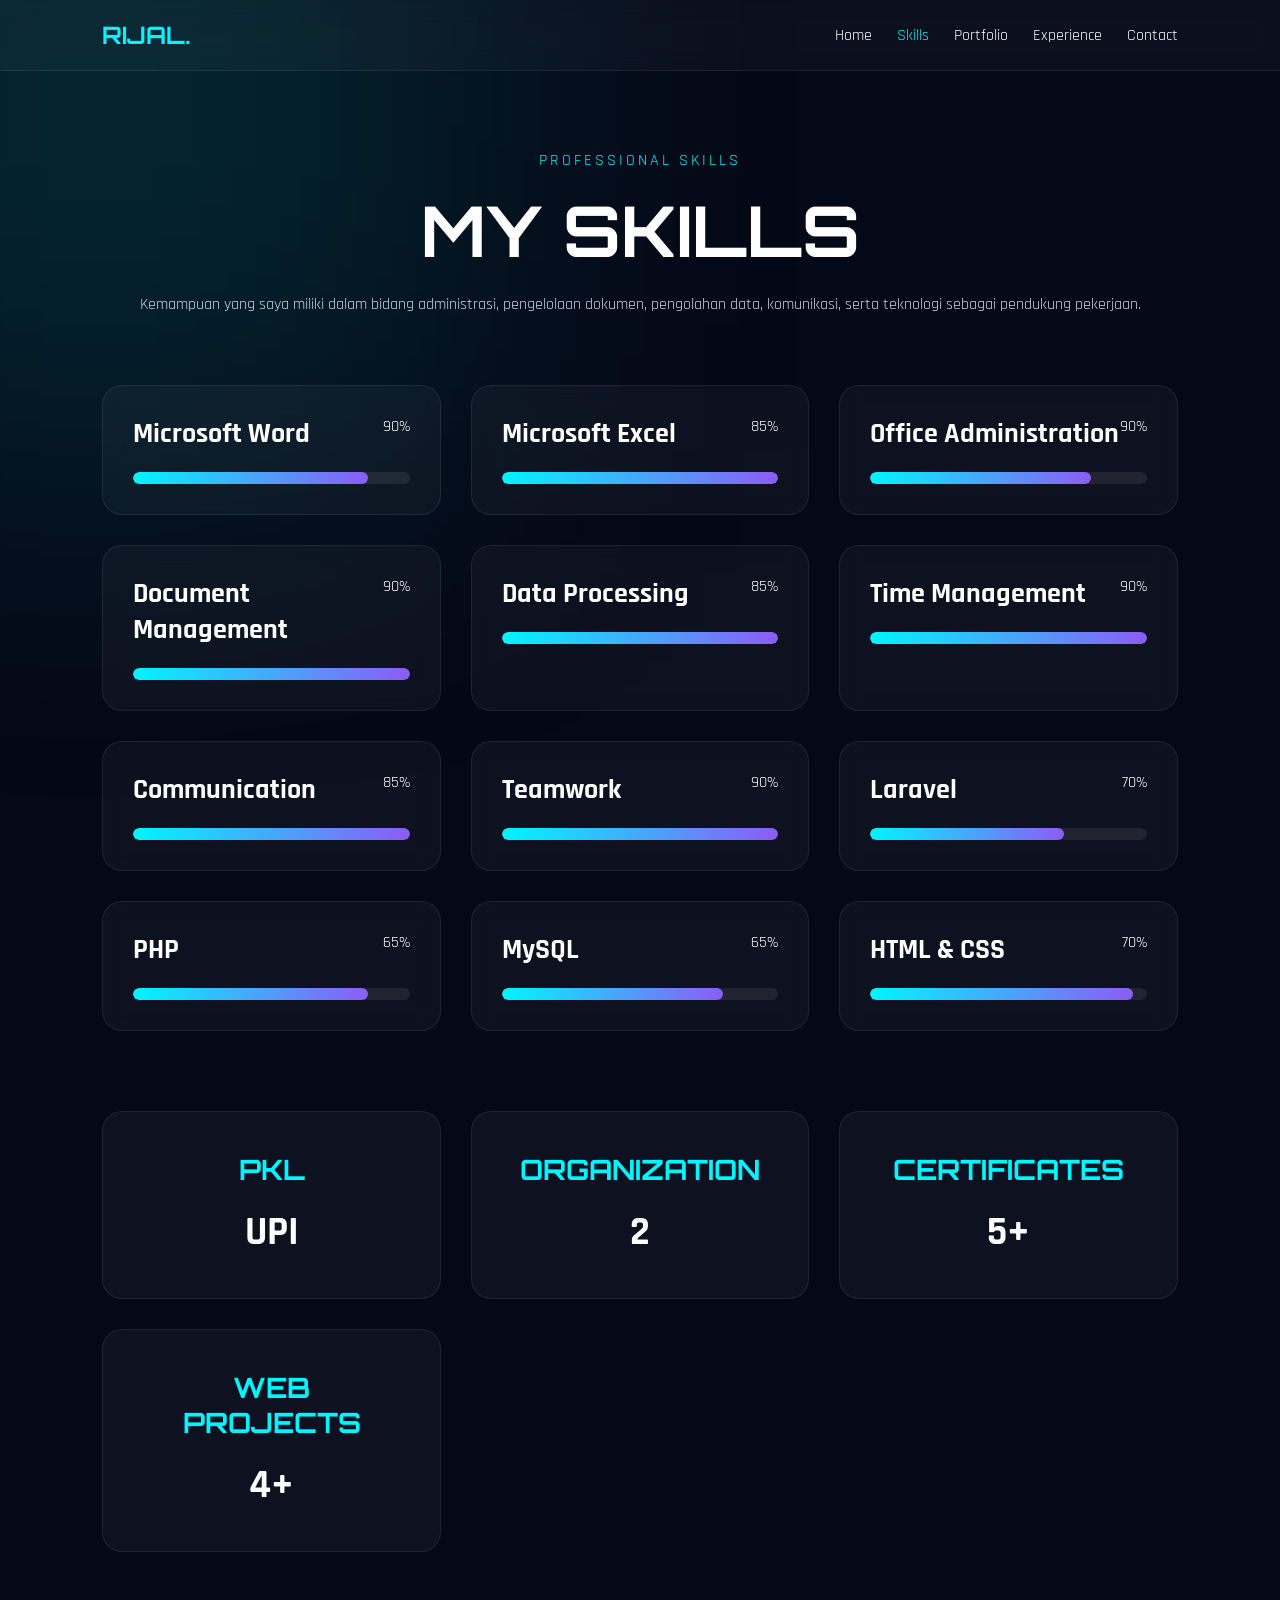
==== skills.html @ e2e269ad "portofolio web" ====
<!DOCTYPE html>
<html lang="id">
<head>
    <meta charset="UTF-8">
    <meta name="viewport" content="width=device-width, initial-scale=1.0">

    <title>Skills | Rijal Abdul Rojak</title>

    <link rel="preconnect" href="https://fonts.googleapis.com">
    <link rel="preconnect" href="https://fonts.gstatic.com" crossorigin>

    <link href="https://fonts.googleapis.com/css2?family=Orbitron:wght@400;600;700&family=Rajdhani:wght@400;500;700&display=swap" rel="stylesheet">

    <link rel="stylesheet" href="css/skills.css">
</head>
<body>

<div class="background-glow"></div>

<header class="navbar">

    <div class="logo">RIJAL.</div>

    <nav>
        <ul>
            <li><a href="index.html">Home</a></li>
            <li><a href="skills.html" class="active-nav">Skills</a></li>
            <li><a href="projects.html">Portfolio</a></li>
            <li><a href="experience.html">Experience</a></li>
            <li><a href="contact.html">Contact</a></li>
        </ul>
    </nav>

</header>

<section class="skills-section">

    <div class="skills-title">

        <p class="small-title">
            PROFESSIONAL SKILLS
        </p>

        <h1>MY SKILLS</h1>

        <p class="description">
            Kemampuan yang saya miliki dalam bidang
            administrasi, pengelolaan dokumen,
            pengolahan data, komunikasi,
            serta teknologi sebagai pendukung pekerjaan.
        </p>

    </div>

    <div class="skills-container">

        <!-- Microsoft Word -->
        <div class="skill-card">
            <div class="skill-header">
                <h2>Microsoft Word</h2>
                <span>90%</span>
            </div>

            <div class="progress-bar">
                <div class="progress office"></div>
            </div>
        </div>

        <!-- Excel -->
        <div class="skill-card">
            <div class="skill-header">
                <h2>Microsoft Excel</h2>
                <span>85%</span>
            </div>

            <div class="progress-bar">
                <div class="progress excel"></div>
            </div>
        </div>

        <!-- Administrasi -->
        <div class="skill-card">
            <div class="skill-header">
                <h2>Office Administration</h2>
                <span>90%</span>
            </div>

            <div class="progress-bar">
                <div class="progress admin"></div>
            </div>
        </div>

        <!-- Arsip -->
        <div class="skill-card">
            <div class="skill-header">
                <h2>Document Management</h2>
                <span>90%</span>
            </div>

            <div class="progress-bar">
                <div class="progress document"></div>
            </div>
        </div>

        <!-- Data -->
        <div class="skill-card">
            <div class="skill-header">
                <h2>Data Processing</h2>
                <span>85%</span>
            </div>

            <div class="progress-bar">
                <div class="progress data"></div>
            </div>
        </div>

        <!-- Time -->
        <div class="skill-card">
            <div class="skill-header">
                <h2>Time Management</h2>
                <span>90%</span>
            </div>

            <div class="progress-bar">
                <div class="progress time"></div>
            </div>
        </div>

        <!-- Komunikasi -->
        <div class="skill-card">
            <div class="skill-header">
                <h2>Communication</h2>
                <span>85%</span>
            </div>

            <div class="progress-bar">
                <div class="progress communication"></div>
            </div>
        </div>

        <!-- Teamwork -->
        <div class="skill-card">
            <div class="skill-header">
                <h2>Teamwork</h2>
                <span>90%</span>
            </div>

            <div class="progress-bar">
                <div class="progress teamwork"></div>
            </div>
        </div>

        <!-- Laravel -->
        <div class="skill-card">
            <div class="skill-header">
                <h2>Laravel</h2>
                <span>70%</span>
            </div>

            <div class="progress-bar">
                <div class="progress laravel"></div>
            </div>
        </div>

        <!-- PHP -->
        <div class="skill-card">
            <div class="skill-header">
                <h2>PHP</h2>
                <span>65%</span>
            </div>

            <div class="progress-bar">
                <div class="progress php"></div>
            </div>
        </div>

        <!-- MySQL -->
        <div class="skill-card">
            <div class="skill-header">
                <h2>MySQL</h2>
                <span>65%</span>
            </div>

            <div class="progress-bar">
                <div class="progress mysql"></div>
            </div>
        </div>

        <!-- HTML/CSS -->
        <div class="skill-card">
            <div class="skill-header">
                <h2>HTML & CSS</h2>
                <span>70%</span>
            </div>

            <div class="progress-bar">
                <div class="progress html"></div>
            </div>
        </div>

    </div>

</section>

<section class="stats-section">

    <div class="stats-card">
        <h2>PKL</h2>
        <p>UPI</p>
    </div>

    <div class="stats-card">
        <h2>ORGANIZATION</h2>
        <p>2</p>
    </div>

    <div class="stats-card">
        <h2>CERTIFICATES</h2>
        <p>5+</p>
    </div>

    <div class="stats-card">
        <h2>WEB PROJECTS</h2>
        <p>4+</p>
    </div>

</section>

</body>
</html>
---- css/skills.css ----
*{
  margin: 0;
  padding: 0;
  box-sizing: border-box;
}

body{
  background: #050816;
  color: white;
  font-family: 'Rajdhani', sans-serif;
  overflow-x: hidden;
}

/* Glow */
.background-glow{
  position: fixed;

  width: 700px;
  height: 700px;

  background: rgba(0,255,255,0.12);

  filter: blur(150px);

  top: -250px;
  left: -250px;

  z-index: -1;
}

/* Navbar */
.navbar{
  width: 100%;
  padding: 20px 8%;

  display: flex;
  justify-content: space-between;
  align-items: center;

  position: fixed;

  backdrop-filter: blur(12px);

  background: rgba(255,255,255,0.03);

  border-bottom: 1px solid rgba(255,255,255,0.08);
}

.logo{
  font-size: 24px;
  font-family: 'Orbitron', sans-serif;
  font-weight: bold;

  color: #00F5FF;
}

nav ul{
  display: flex;
  gap: 25px;
  list-style: none;
}

nav a{
  text-decoration: none;
  color: white;
  transition: 0.3s;
}

nav a:hover,
.active-nav{
  color: #00F5FF;
}

/* Skills */
.skills-section{
  padding: 150px 8% 80px;
}

.skills-title{
  text-align: center;
  margin-bottom: 70px;
}

.small-title{
  color: #00F5FF;
  letter-spacing: 3px;
  margin-bottom: 15px;
}

.skills-title h1{
  font-size: 70px;
  font-family: 'Orbitron', sans-serif;
}

.description{
  margin-top: 20px;
  color: #cbd5e1;
}

/* Skill Container */
.skills-container{
  display: grid;
  grid-template-columns: repeat(auto-fit,minmax(300px,1fr));
  gap: 30px;
}

/* Card */
.skill-card{
  padding: 30px;

  border-radius: 20px;

  background: rgba(255,255,255,0.04);

  border: 1px solid rgba(255,255,255,0.08);

  backdrop-filter: blur(12px);

  transition: 0.3s;
}

.skill-card:hover{
  transform: translateY(-10px);

  border-color: #00F5FF;

  box-shadow: 0 0 20px rgba(0,255,255,0.15);
}

.skill-header{
  display: flex;
  justify-content: space-between;

  margin-bottom: 20px;
}

.skill-header h2{
  font-size: 28px;
}

/* Progress */
.progress-bar{
  width: 100%;
  height: 12px;

  background: rgba(255,255,255,0.08);

  border-radius: 20px;

  overflow: hidden;
}

.progress{
  height: 100%;

  background: linear-gradient(
    90deg,
    #00F5FF,
    #8B5CF6
  );

  border-radius: 20px;
}

/* Width */
.html{
  width: 95%;
}

.css{
  width: 90%;
}

.js{
  width: 75%;
}

.php{
  width: 85%;
}

.mysql{
  width: 80%;
}

.laravel{
  width: 70%;
}

/* Stats */
.stats-section{
  padding: 0 8% 100px;

  display: grid;
  grid-template-columns: repeat(auto-fit,minmax(250px,1fr));

  gap: 30px;
}

.stats-card{
  padding: 40px;

  text-align: center;

  border-radius: 20px;

  background: rgba(255,255,255,0.04);

  border: 1px solid rgba(255,255,255,0.08);

  transition: 0.3s;
}

.stats-card:hover{
  transform: scale(1.03);

  border-color: #00F5FF;

  box-shadow: 0 0 20px rgba(0,255,255,0.15);
}

.stats-card h2{
  font-size: 28px;
  margin-bottom: 20px;

  color: #00F5FF;

  font-family: 'Orbitron', sans-serif;
}

.stats-card p{
  font-size: 40px;
  font-weight: bold;
}

/* Additional Skills */
.office{
  width: 85%;
}

.admin{
  width: 80%;
}
/* Responsive */
@media(max-width:900px){

  .skills-title h1{
    font-size: 50px;
  }

  nav{
    display: none;
  }

}
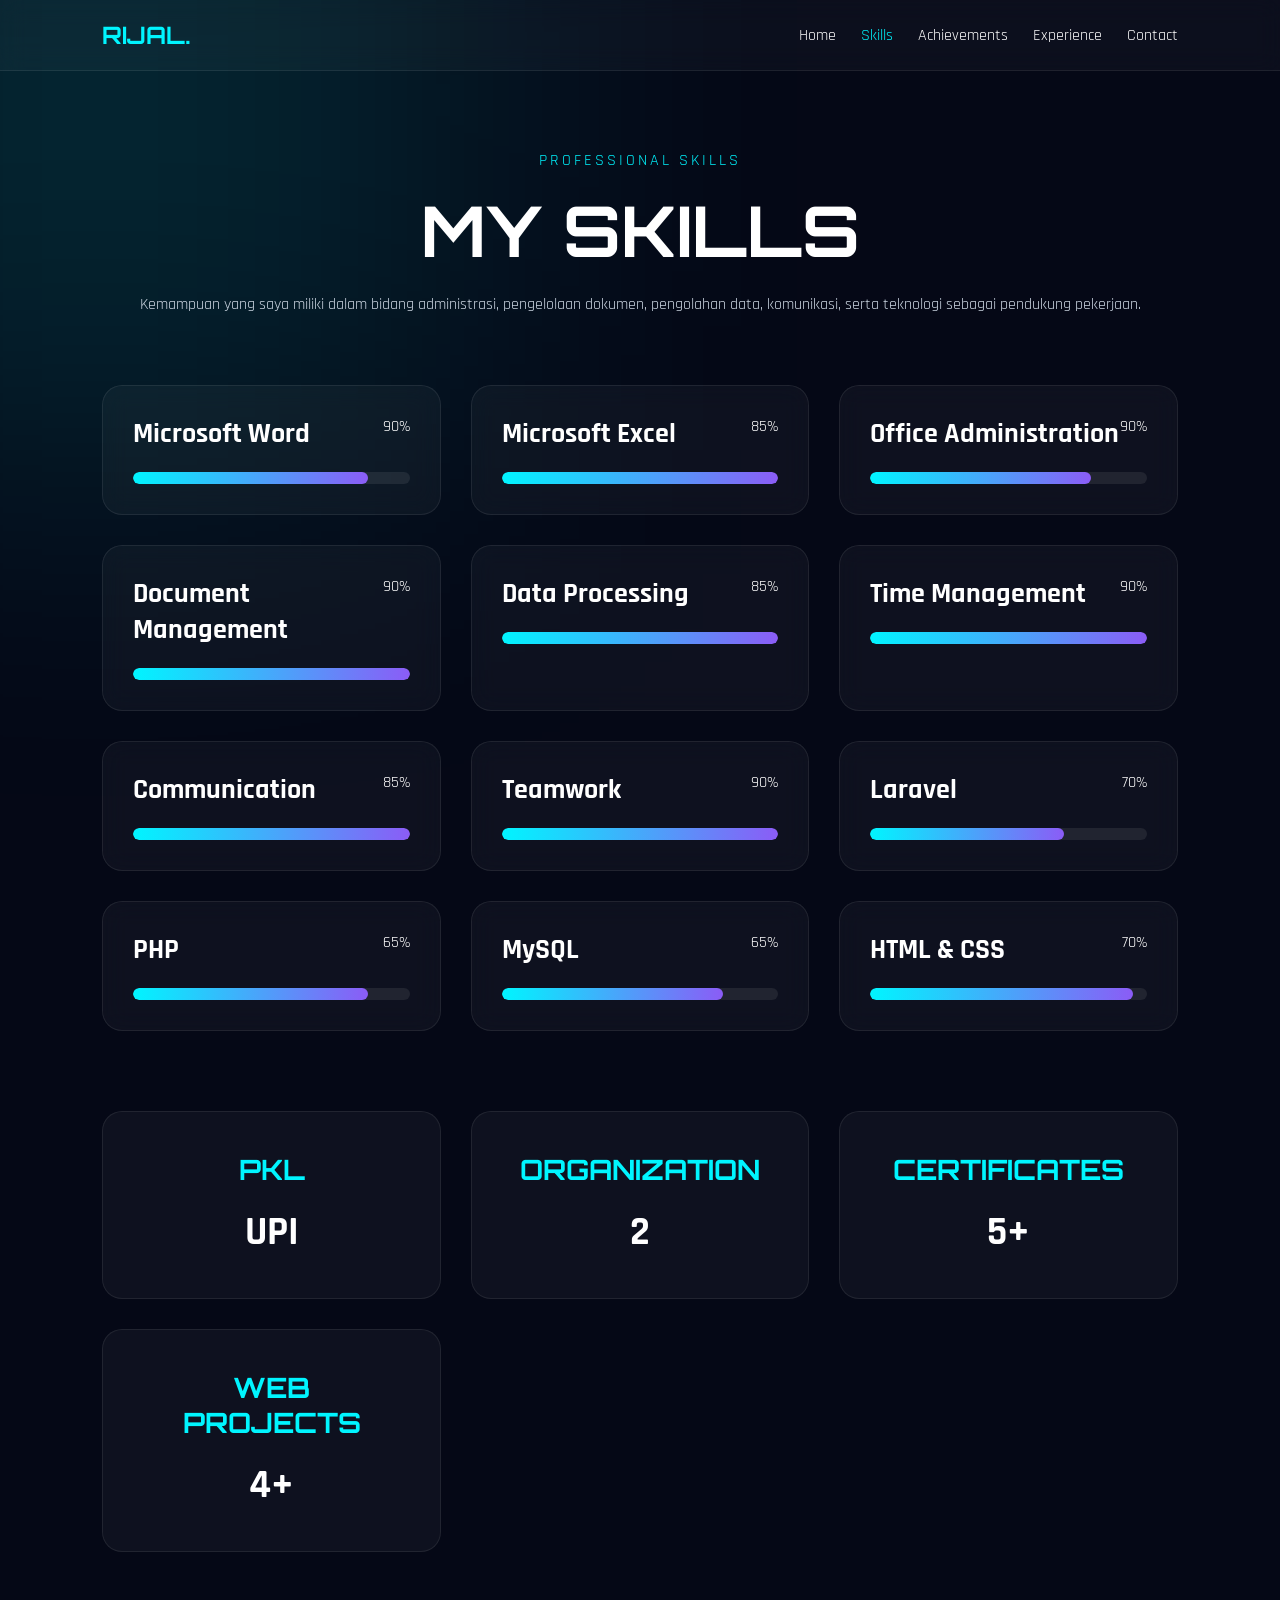
==== commit 33a8b289: "update portofolio" ====
--- a/skills.html
+++ b/skills.html
@@ -25,7 +25,7 @@
         <ul>
             <li><a href="index.html">Home</a></li>
             <li><a href="skills.html" class="active-nav">Skills</a></li>
-            <li><a href="projects.html">Portfolio</a></li>
+            <li><a href="projects.html">Achievements</a></li>
             <li><a href="experience.html">Experience</a></li>
             <li><a href="contact.html">Contact</a></li>
         </ul>
